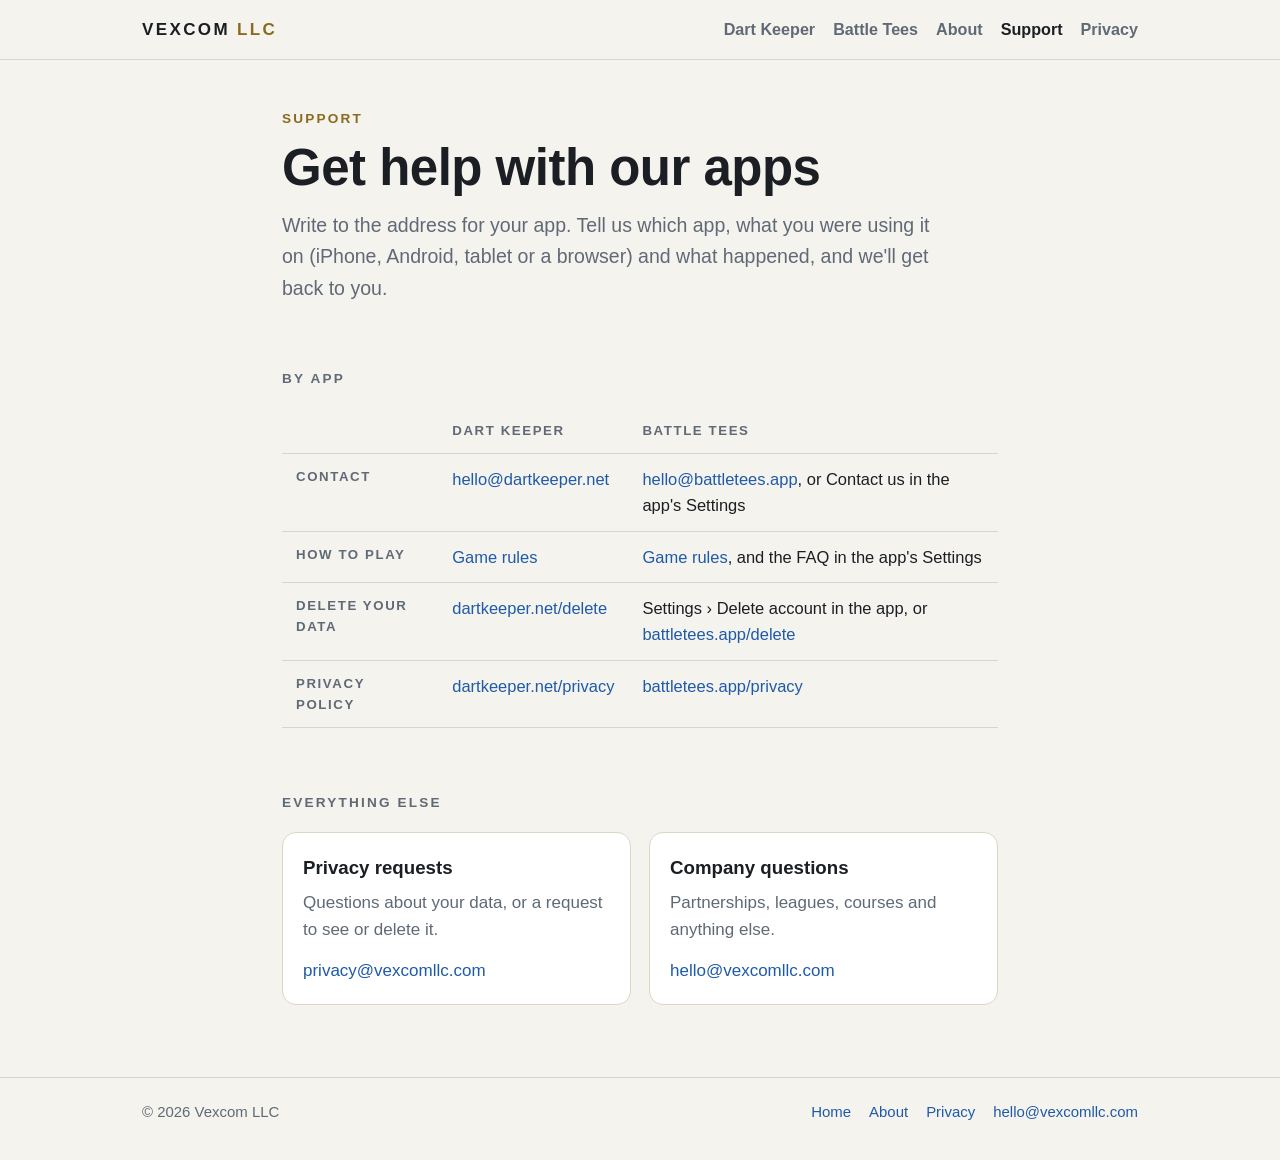
==== support/index.html @ 7ec4d649 "vexcomllc.com becomes a full company site: home, about, support, privacy Home now presents both apps" ====
<!doctype html>
<html lang="en">
<head>
<meta charset="utf-8">
<meta name="viewport" content="width=device-width, initial-scale=1">
<title>Support — Vexcom LLC</title>
<meta name="description" content="Get help with Dart Keeper and Battle Tees: game rules, contact addresses and how to delete your data.">
<link rel="canonical" href="https://vexcomllc.com/support/">
<link rel="icon" href="/favicon.png">
<link rel="stylesheet" href="/site.css">
<!-- Cloudflare Web Analytics --><script defer src='https://static.cloudflareinsights.com/beacon.min.js' data-cf-beacon='{"token": "dcf5c0d834d0439ea2c20a7633e1a016"}'></script><!-- End Cloudflare Web Analytics -->
</head>
<body>
<header class="bar">
  <div class="bar-in">
    <a class="wordmark" href="/">Vexcom <span>LLC</span></a>
    <nav aria-label="Site">
      <ul>
        <li><a href="/#dart-keeper">Dart Keeper</a></li>
        <li><a href="/#battle-tees">Battle Tees</a></li>
        <li><a href="/about/">About</a></li>
        <li><a href="/support/" aria-current="page">Support</a></li>
        <li><a href="/privacy/">Privacy</a></li>
      </ul>
    </nav>
  </div>
</header>

<main class="narrow">
  <p class="eyebrow">Support</p>
  <h1>Get help with our apps</h1>
  <p class="lede">Write to the address for your app. Tell us which app, what you were using it on (iPhone, Android, tablet or a browser) and what happened, and we'll get back to you.</p>

  <section aria-labelledby="h-apps">
    <p class="section-label" id="h-apps">By app</p>
    <div class="table-wrap">
      <table>
        <thead><tr><th scope="col"></th><th scope="col">Dart Keeper</th><th scope="col">Battle Tees</th></tr></thead>
        <tbody>
          <tr><th scope="row">Contact</th><td><a href="mailto:hello@dartkeeper.net">hello@dartkeeper.net</a></td><td><a href="mailto:hello@battletees.app">hello@battletees.app</a>, or Contact us in the app's Settings</td></tr>
          <tr><th scope="row">How to play</th><td><a href="https://dartkeeper.net/rules/">Game rules</a></td><td><a href="https://battletees.app/rules/">Game rules</a>, and the FAQ in the app's Settings</td></tr>
          <tr><th scope="row">Delete your data</th><td><a href="https://dartkeeper.net/delete/">dartkeeper.net/delete</a></td><td>Settings › Delete account in the app, or <a href="https://battletees.app/delete/">battletees.app/delete</a></td></tr>
          <tr><th scope="row">Privacy policy</th><td><a href="https://dartkeeper.net/privacy/">dartkeeper.net/privacy</a></td><td><a href="https://battletees.app/privacy/">battletees.app/privacy</a></td></tr>
        </tbody>
      </table>
    </div>
  </section>

  <section aria-labelledby="h-other">
    <p class="section-label" id="h-other">Everything else</p>
    <div class="grid3" style="grid-template-columns:repeat(auto-fit,minmax(220px,1fr))">
      <div class="card"><h3>Privacy requests</h3><p class="muted">Questions about your data, or a request to see or delete it.</p><p><a href="mailto:privacy@vexcomllc.com">privacy@vexcomllc.com</a></p></div>
      <div class="card"><h3>Company questions</h3><p class="muted">Partnerships, leagues, courses and anything else.</p><p><a href="mailto:hello@vexcomllc.com">hello@vexcomllc.com</a></p></div>
    </div>
  </section>
</main>

<footer>
  <div class="foot-in">
    <div>© 2026 Vexcom LLC</div>
    <ul>
      <li><a href="/">Home</a></li>
      <li><a href="/about/">About</a></li>
      <li><a href="/privacy/">Privacy</a></li>
      <li><a href="mailto:hello@vexcomllc.com">hello@vexcomllc.com</a></li>
    </ul>
  </div>
</footer>
</body>
</html>
---- site.css ----
:root{
  --ground:#0f1216; --surface:#171c22; --surface2:#1d232b; --line:#2a323c; --ink:#e9edf1; --muted:#9aa6b3;
  --accent:#e0b45a; --link:#8fc1ff;
  color-scheme: dark light;
}
@media (prefers-color-scheme: light){
  :root{ --ground:#f5f3ee; --surface:#ffffff; --surface2:#faf8f3; --line:#dcd6c8; --ink:#1b1f24; --muted:#5f6a76; --accent:#8a6a1e; --link:#1f5aa8; }
}
*{box-sizing:border-box}
html,body{margin:0;background:var(--ground);color:var(--ink);font:17px/1.6 -apple-system,BlinkMacSystemFont,"Segoe UI",Inter,Helvetica,Arial,sans-serif;-webkit-font-smoothing:antialiased}
a{color:var(--link);text-decoration:none}
a:hover,a:focus-visible{text-decoration:underline}
a:focus-visible{outline:2px solid var(--accent);outline-offset:3px;border-radius:4px}
img{max-width:100%}

.bar{border-bottom:1px solid var(--line)}
.bar-in{max-width:1040px;margin:0 auto;padding:16px 22px;display:flex;align-items:center;justify-content:space-between;gap:12px 22px;flex-wrap:wrap}
.wordmark{font-weight:800;letter-spacing:.14em;font-size:1rem;text-transform:uppercase;color:var(--ink)}
.wordmark span{color:var(--accent)}
.wordmark:hover{text-decoration:none}
nav ul{list-style:none;margin:0;padding:0;display:flex;gap:4px 18px;flex-wrap:wrap}
nav a{color:var(--muted);font-size:.95rem;font-weight:600}
nav a[aria-current="page"]{color:var(--ink)}

main{max-width:1040px;margin:0 auto;padding:48px 22px 72px}
.narrow{max-width:760px}
.eyebrow{font-size:.8rem;letter-spacing:.16em;text-transform:uppercase;color:var(--accent);font-weight:700;margin:0 0 10px}
h1{font-size:clamp(2rem,4.6vw,3rem);line-height:1.1;margin:0 0 14px;letter-spacing:-.01em;text-wrap:balance}
.lede{font-size:1.15rem;color:var(--muted);max-width:62ch;margin:0}
h2{font-size:1.55rem;line-height:1.2;margin:0 0 10px;text-wrap:balance}
h3{font-size:1.1rem;margin:0 0 6px}
p{margin:0 0 14px}
.muted{color:var(--muted)}
section{margin-top:64px}
.section-label{font-size:.8rem;letter-spacing:.16em;text-transform:uppercase;color:var(--muted);margin:0 0 18px;font-weight:700}

/* hero app pills */
.jump{display:flex;flex-wrap:wrap;gap:10px;margin-top:26px}
.jump a{display:inline-flex;align-items:center;gap:10px;background:var(--surface);border:1px solid var(--line);border-radius:999px;padding:6px 16px 6px 6px;color:var(--ink);font-weight:600}
.jump a:hover{text-decoration:none;border-color:var(--accent)}
.jump img{width:34px;height:34px;border-radius:9px;display:block}

/* product blocks */
.product{display:grid;grid-template-columns:minmax(0,1.05fr) minmax(0,1fr);gap:40px;align-items:center;scroll-margin-top:24px}
.product.flip .copy{order:2}
.product-head{display:flex;align-items:center;gap:14px;margin-bottom:14px}
.product-head img{width:64px;height:64px;border-radius:15px;display:block}
.product-head .status{display:block;font-size:.85rem;color:var(--muted);font-weight:500}
.feats{list-style:none;margin:16px 0 18px;padding:0;display:grid;gap:9px}
.feats li{padding-left:22px;position:relative;color:var(--ink)}
.feats li::before{content:"";position:absolute;left:3px;top:.62em;width:8px;height:8px;border-radius:2px;background:var(--accent);transform:rotate(45deg)}
.links{display:flex;flex-wrap:wrap;gap:8px 18px;font-weight:600;font-size:.97rem}
.shots{display:flex;gap:14px;justify-content:center;align-items:flex-start}
.shot{flex:1 1 0;min-width:0;max-width:240px;margin:0}
.shot img{display:block;width:100%;height:auto;border-radius:18px;border:1px solid var(--line);box-shadow:0 14px 40px rgba(0,0,0,.28)}
.shot:nth-child(2){margin-top:34px}
.shot figcaption{font-size:.82rem;color:var(--muted);text-align:center;margin-top:8px}

/* principles + facts */
.grid3{display:grid;grid-template-columns:repeat(3,minmax(0,1fr));gap:18px}
.card{background:var(--surface);border:1px solid var(--line);border-radius:14px;padding:20px}
.card p:last-child{margin-bottom:0}
.facts{display:grid;grid-template-columns:repeat(auto-fit,minmax(190px,1fr));gap:16px 28px;background:var(--surface);border:1px solid var(--line);border-radius:14px;padding:20px 22px;margin:0}
.facts div{font-size:.97rem;margin:0}
.facts dt{font-size:.76rem;letter-spacing:.12em;text-transform:uppercase;color:var(--muted);margin-bottom:3px;font-weight:700}
.facts dd{margin:0}

/* support / privacy */
.table-wrap{overflow-x:auto}
table{border-collapse:collapse;width:100%;font-size:.97rem}
th,td{text-align:left;vertical-align:top;padding:12px 14px;border-bottom:1px solid var(--line)}
th{font-size:.78rem;letter-spacing:.12em;text-transform:uppercase;color:var(--muted);font-weight:700}
.prose h2{font-size:1.25rem;margin-top:34px}
.prose ul{padding-left:1.2em;margin:0 0 14px}
.prose li{margin-bottom:6px}
.updated{font-size:.9rem;color:var(--muted)}

footer{border-top:1px solid var(--line)}
.foot-in{max-width:1040px;margin:0 auto;padding:22px 22px 36px;display:flex;justify-content:space-between;gap:12px 24px;flex-wrap:wrap;color:var(--muted);font-size:.88rem}
.foot-in ul{list-style:none;margin:0;padding:0;display:flex;gap:6px 18px;flex-wrap:wrap}

@media (max-width:820px){
  .product,.product.flip{grid-template-columns:1fr;gap:26px}
  .product.flip .copy{order:0}
  .grid3{grid-template-columns:1fr}
}
@media (max-width:520px){
  main{padding-top:34px}
  .shot:nth-child(2){margin-top:20px}
  .shots{gap:10px}
}
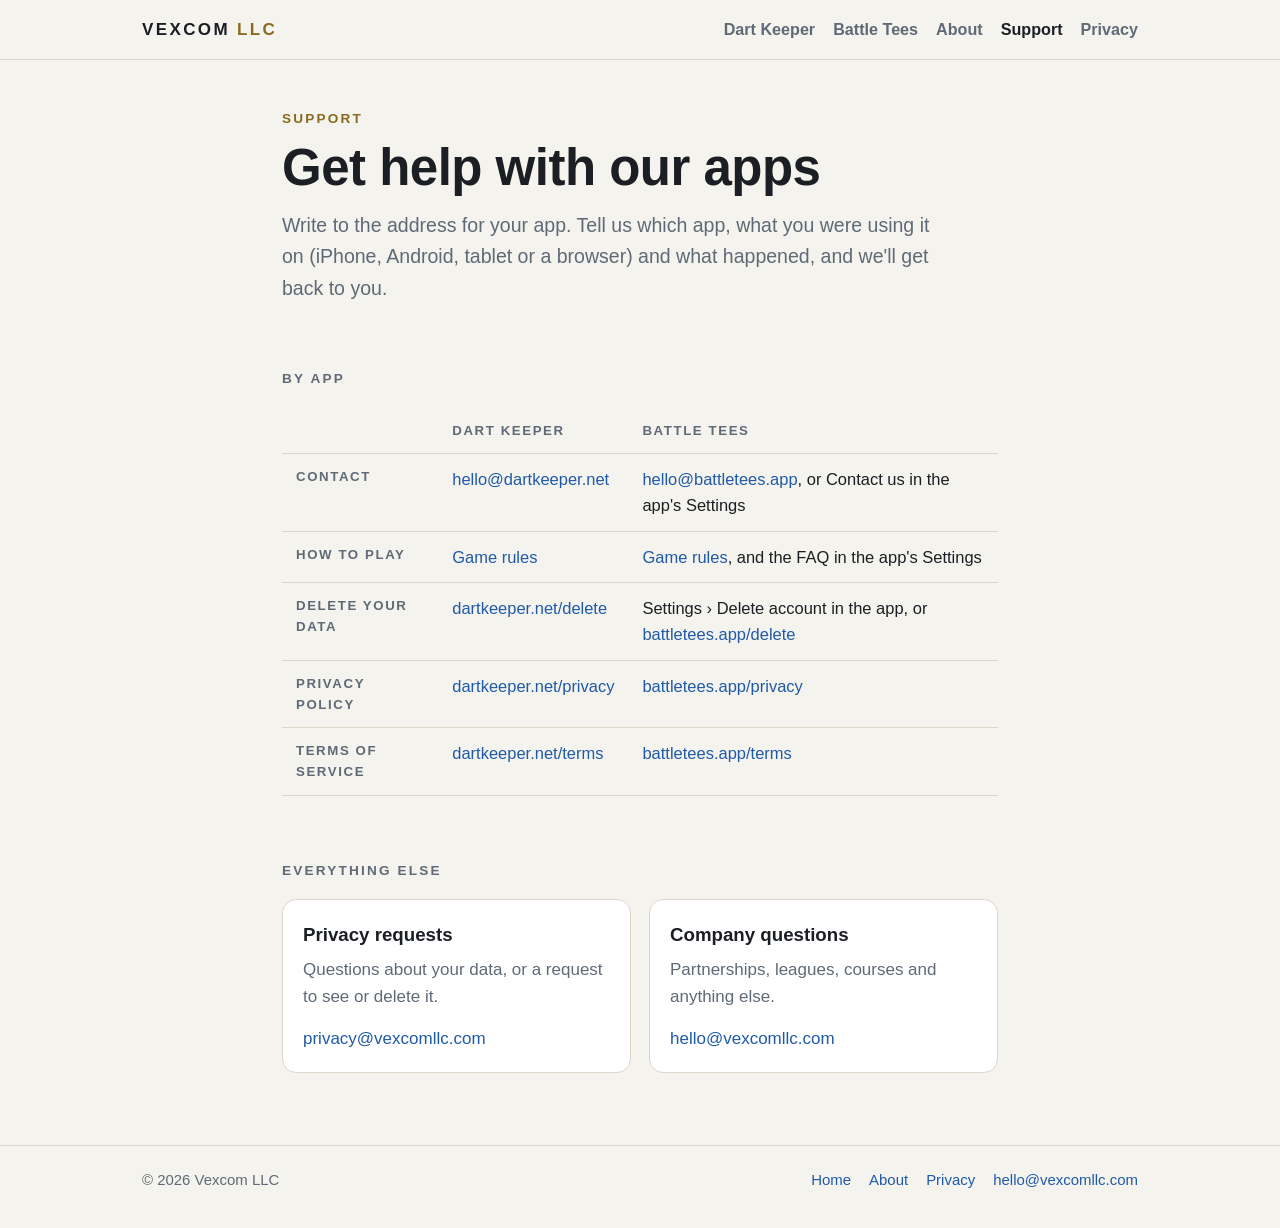
==== commit fe4c9b43: "Links to the Terms of Service beside every Privacy link (footer, privacy and delete pages; vexcomllc" ====
--- a/support/index.html
+++ b/support/index.html
@@ -41,6 +41,7 @@
           <tr><th scope="row">How to play</th><td><a href="https://dartkeeper.net/rules/">Game rules</a></td><td><a href="https://battletees.app/rules/">Game rules</a>, and the FAQ in the app's Settings</td></tr>
           <tr><th scope="row">Delete your data</th><td><a href="https://dartkeeper.net/delete/">dartkeeper.net/delete</a></td><td>Settings › Delete account in the app, or <a href="https://battletees.app/delete/">battletees.app/delete</a></td></tr>
           <tr><th scope="row">Privacy policy</th><td><a href="https://dartkeeper.net/privacy/">dartkeeper.net/privacy</a></td><td><a href="https://battletees.app/privacy/">battletees.app/privacy</a></td></tr>
+<tr><th scope="row">Terms of Service</th><td><a href="https://dartkeeper.net/terms/">dartkeeper.net/terms</a></td><td><a href="https://battletees.app/terms/">battletees.app/terms</a></td></tr>
         </tbody>
       </table>
     </div>
